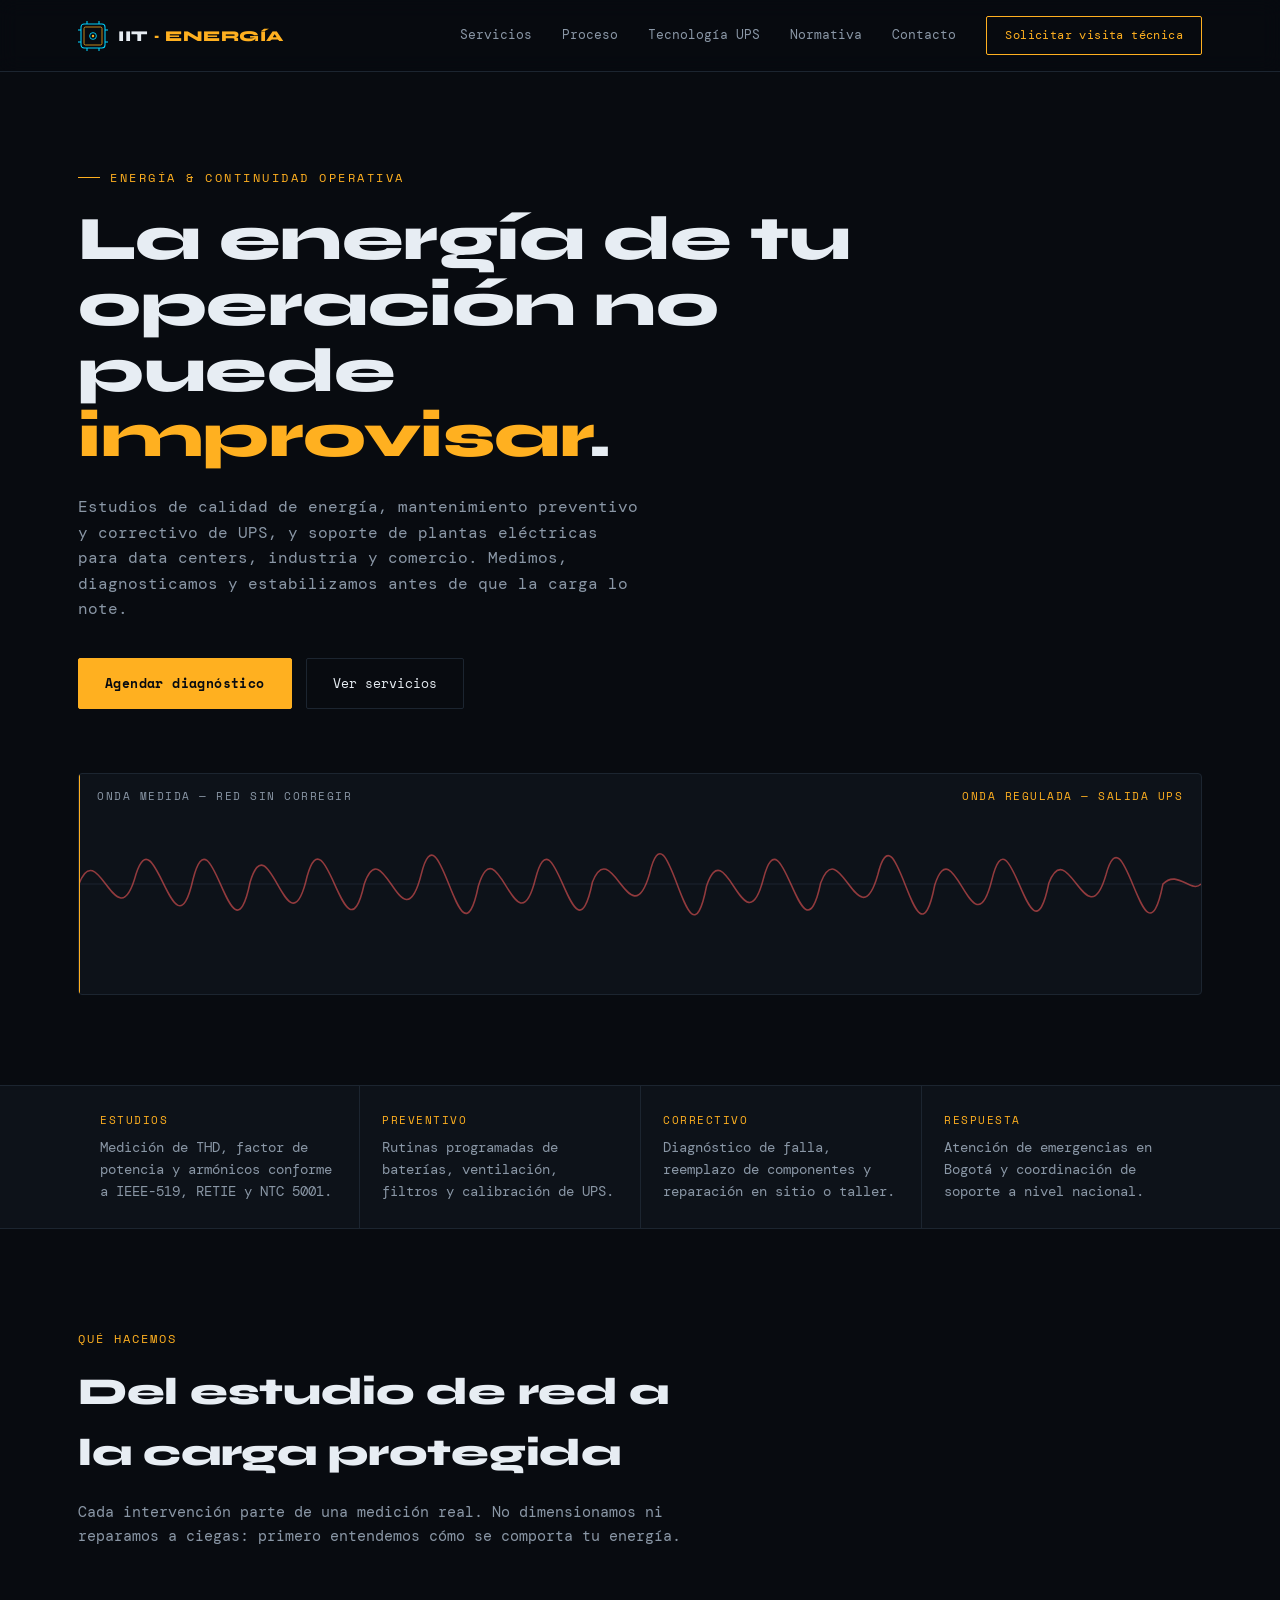
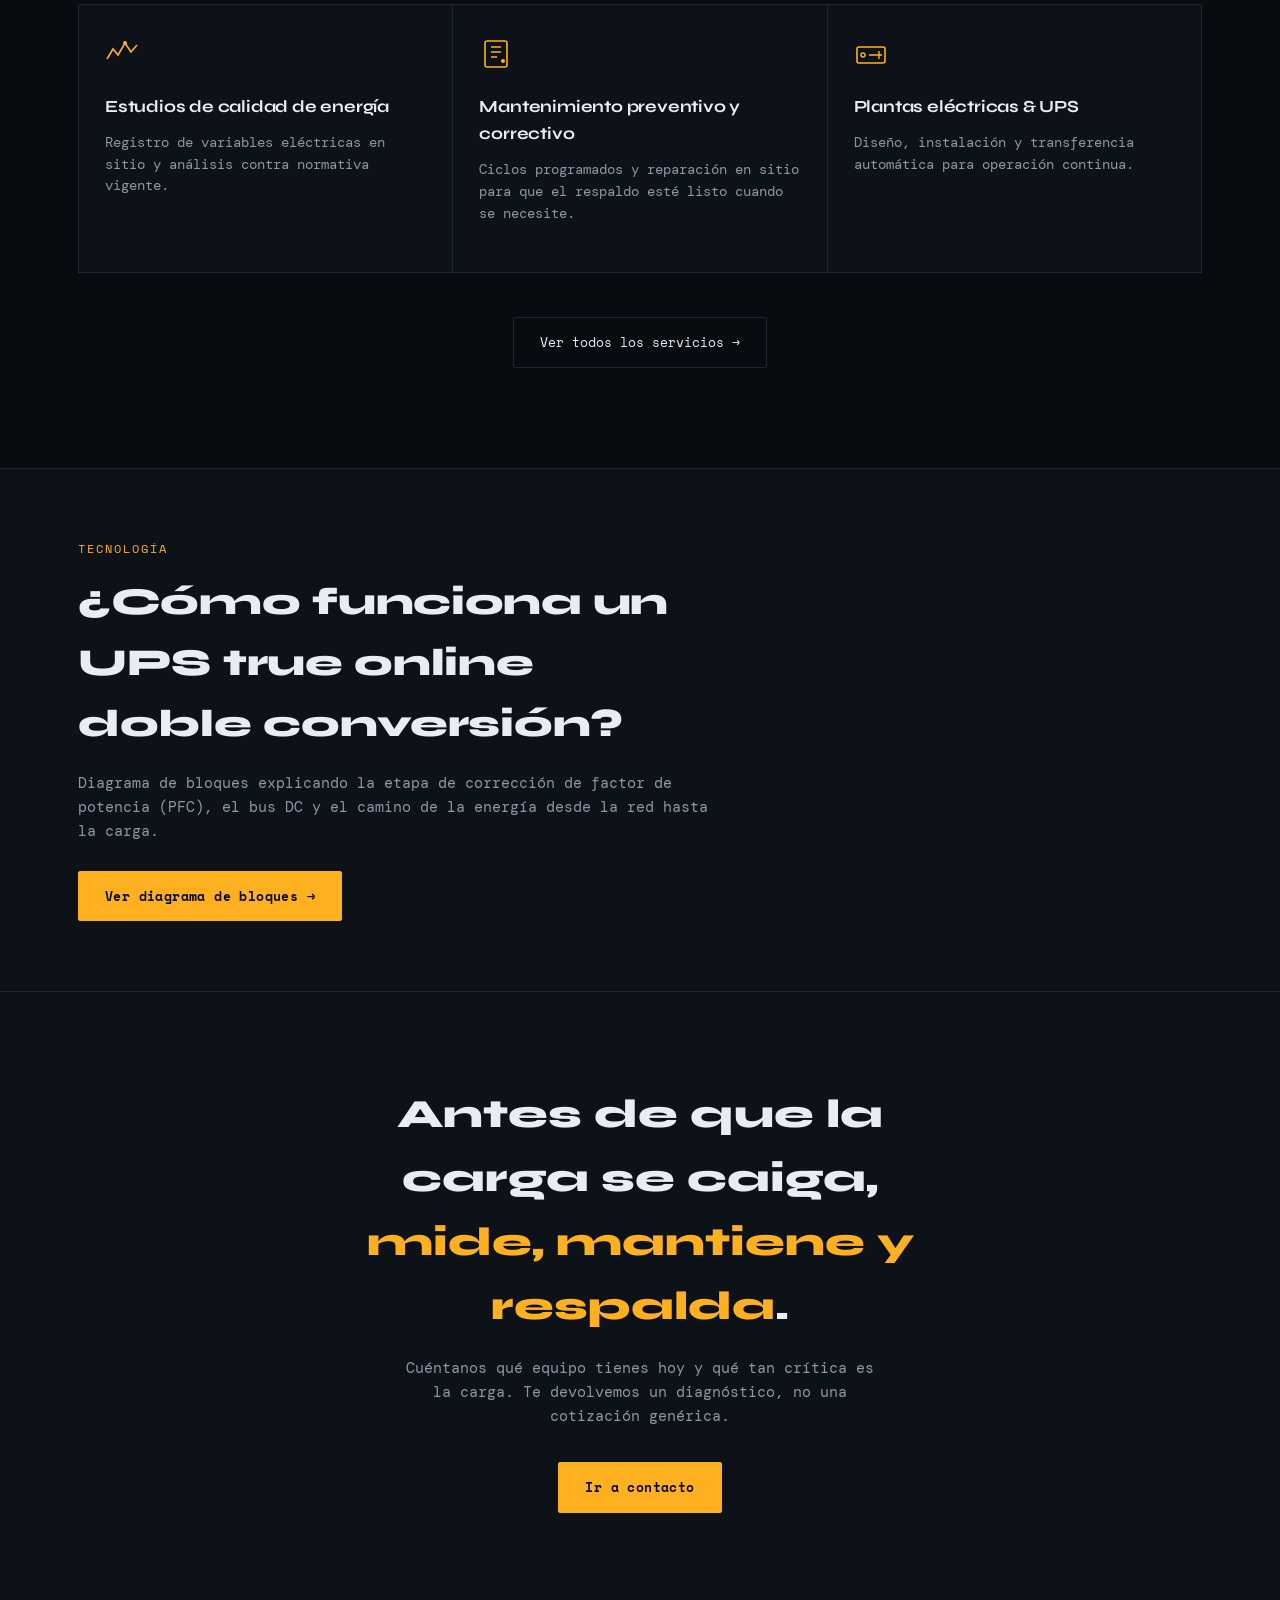
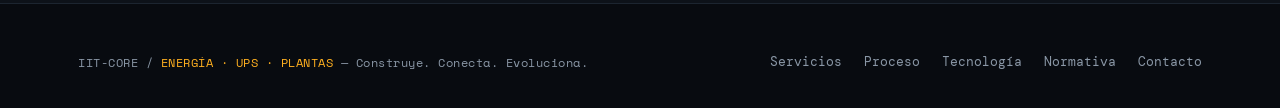
==== index.html @ 815498b3 "Sitio inicial: Energia y UPS - servicios, proceso, normativa, tecnologia, contacto" ====
<!DOCTYPE html>
<html lang="es">
<head>
<meta charset="UTF-8">
<meta name="viewport" content="width=device-width, initial-scale=1.0">
<title>Energía & UPS · Infraestructura-IT</title>
<meta name="description" content="Estudios de calidad de energía, mantenimiento preventivo y correctivo de UPS, plantas eléctricas y diseño de respaldo crítico.">
<link rel="preconnect" href="https://fonts.googleapis.com">
<link rel="preconnect" href="https://fonts.gstatic.com" crossorigin>
<link href="https://fonts.googleapis.com/css2?family=Syne:wght@600;700;800&family=Space+Mono:ital,wght@0,400;0,700;1,400&family=DM+Mono:wght@400;500&display=swap" rel="stylesheet">
<link rel="stylesheet" href="assets/styles.css">
</head>
<body>

<header>
  <nav>
    <a class="chip" href="index.html">
      <svg viewBox="0 0 40 40" fill="none">
        <rect x="4" y="4" width="32" height="32" rx="4" stroke="#00D4FF" stroke-width="1.4"/>
        <rect x="8" y="8" width="24" height="24" rx="2" stroke="#FFB020" stroke-width="1"/>
        <circle cx="20" cy="20" r="4.5" stroke="#00D4FF" stroke-width="1.2"/>
        <circle cx="20" cy="20" r="1.6" fill="#FFB020"/>
        <line x1="0" y1="12" x2="4" y2="12" stroke="#00D4FF" stroke-width="1.4"/>
        <line x1="0" y1="28" x2="4" y2="28" stroke="#00D4FF" stroke-width="1.4"/>
        <line x1="36" y1="12" x2="40" y2="12" stroke="#00D4FF" stroke-width="1.4"/>
        <line x1="36" y1="28" x2="40" y2="28" stroke="#00D4FF" stroke-width="1.4"/>
        <line x1="12" y1="0" x2="12" y2="4" stroke="#00D4FF" stroke-width="1.4"/>
        <line x1="28" y1="0" x2="28" y2="4" stroke="#00D4FF" stroke-width="1.4"/>
        <line x1="12" y1="36" x2="12" y2="40" stroke="#00D4FF" stroke-width="1.4"/>
        <line x1="28" y1="36" x2="28" y2="40" stroke="#00D4FF" stroke-width="1.4"/>
      </svg>
      <div class="chip-text">IIT <span>· ENERGÍA</span></div>
    </a>
    <button class="menu-btn" id="menuBtn" aria-label="Abrir menú">☰</button>
    <div class="nav-links" id="navLinks">
      <a href="servicios.html">Servicios</a>
      <a href="proceso.html">Proceso</a>
      <a href="tecnologia.html">Tecnología UPS</a>
      <a href="normativa.html">Normativa</a>
      <a href="contacto.html">Contacto</a>
      <a href="contacto.html" class="nav-cta">Solicitar visita técnica</a>
    </div>
  </nav>
</header>

<section class="hero">
  <div class="wrap">
    <div class="eyebrow">Energía & Continuidad Operativa</div>
    <h1>La energía de tu operación no puede <em>improvisar</em>.</h1>
    <p class="lead">
      Estudios de calidad de energía, mantenimiento preventivo y correctivo de UPS,
      y soporte de plantas eléctricas para data centers, industria y comercio.
      Medimos, diagnosticamos y estabilizamos antes de que la carga lo note.
    </p>
    <div class="hero-actions">
      <a href="contacto.html" class="btn-primary">Agendar diagnóstico</a>
      <a href="servicios.html" class="btn-secondary">Ver servicios</a>
    </div>

    <div class="wave-box">
      <div class="tag">ONDA MEDIDA — RED SIN CORREGIR</div>
      <div class="tag right">ONDA REGULADA — SALIDA UPS</div>
      <svg class="wave-svg" viewBox="0 0 1180 220" preserveAspectRatio="none">
        <line x1="0" y1="110" x2="1180" y2="110" stroke="#1c2530" stroke-width="1"/>
        <path d="M0,110 C20,60 40,170 60,100 C80,40 100,190 120,105
                 C140,30 160,200 180,108 C200,45 220,185 240,102
                 C260,35 280,195 300,110 C320,55 340,175 360,100
                 C380,25 400,205 420,112 C440,50 460,180 480,105
                 C500,30 520,200 540,108 C560,60 580,165 600,100
                 C620,20 640,210 660,112 C680,55 700,178 720,104
                 C740,32 760,198 780,109 C800,58 820,168 840,101
                 C860,24 880,208 900,111 C920,52 940,182 960,106
                 C980,28 1000,202 1020,109 C1040,60 1060,166 1080,101
                 C1100,30 1120,205 1140,110 C1155,95 1170,120 1180,110"
              fill="none" stroke="#FF5C5C" stroke-width="1.6" opacity="0.55"/>
      </svg>
      <div class="wave-clip">
        <svg viewBox="0 0 1180 220" preserveAspectRatio="none">
          <line x1="0" y1="110" x2="1180" y2="110" stroke="#1c2530" stroke-width="1"/>
          <path d="M0,110 Q59,20 118,110 T236,110 T354,110 T472,110 T590,110 T708,110 T826,110 T944,110 T1062,110 T1180,110"
                fill="none" stroke="#FFB020" stroke-width="2.2"/>
        </svg>
      </div>
    </div>
  </div>
</section>

<div class="strip">
  <div class="wrap">
    <div class="strip-item">
      <div class="n">ESTUDIOS</div>
      <p>Medición de THD, factor de potencia y armónicos conforme a IEEE-519, RETIE y NTC 5001.</p>
    </div>
    <div class="strip-item">
      <div class="n">PREVENTIVO</div>
      <p>Rutinas programadas de baterías, ventilación, filtros y calibración de UPS.</p>
    </div>
    <div class="strip-item">
      <div class="n">CORRECTIVO</div>
      <p>Diagnóstico de falla, reemplazo de componentes y reparación en sitio o taller.</p>
    </div>
    <div class="strip-item">
      <div class="n">RESPUESTA</div>
      <p>Atención de emergencias en Bogotá y coordinación de soporte a nivel nacional.</p>
    </div>
  </div>
</div>

<section class="section" id="servicios">
  <div class="wrap">
    <div class="section-head">
      <div class="section-eyebrow">Qué hacemos</div>
      <h2>Del estudio de red a la carga protegida</h2>
      <p>Cada intervención parte de una medición real. No dimensionamos ni reparamos a ciegas: primero entendemos cómo se comporta tu energía.</p>
    </div>

    <div class="cards">
      <div class="card">
        <svg class="icon" viewBox="0 0 34 34" fill="none">
          <path d="M2 22 L8 12 L13 18 L20 6 L26 15 L32 8" stroke="#FFB020" stroke-width="1.6" fill="none"/>
          <circle cx="20" cy="6" r="2" fill="#FFB020"/>
        </svg>
        <h3>Estudios de calidad de energía</h3>
        <p>Registro de variables eléctricas en sitio y análisis contra normativa vigente.</p>
      </div>
      <div class="card">
        <svg class="icon" viewBox="0 0 34 34" fill="none">
          <rect x="6" y="4" width="22" height="26" rx="2" stroke="#FFB020" stroke-width="1.6"/>
          <path d="M12 10h10M12 15h10M12 20h6" stroke="#FFB020" stroke-width="1.4"/>
          <circle cx="24" cy="24" r="2" fill="#FFB020"/>
        </svg>
        <h3>Mantenimiento preventivo y correctivo</h3>
        <p>Ciclos programados y reparación en sitio para que el respaldo esté listo cuando se necesite.</p>
      </div>
      <div class="card">
        <svg class="icon" viewBox="0 0 34 34" fill="none">
          <rect x="3" y="10" width="28" height="16" rx="2" stroke="#FFB020" stroke-width="1.6"/>
          <circle cx="9" cy="18" r="2" stroke="#FFB020" stroke-width="1.4"/>
          <path d="M15 18h13M25 14v8" stroke="#FFB020" stroke-width="1.4"/>
        </svg>
        <h3>Plantas eléctricas & UPS</h3>
        <p>Diseño, instalación y transferencia automática para operación continua.</p>
      </div>
    </div>
    <div class="card-link"><a href="servicios.html" class="btn-secondary">Ver todos los servicios →</a></div>
  </div>
</section>

<section class="section tight" style="border-top:1px solid var(--line); background:var(--surface);">
  <div class="wrap">
    <div class="section-head" style="margin-bottom:0;">
      <div class="section-eyebrow">Tecnología</div>
      <h2>¿Cómo funciona un UPS true online doble conversión?</h2>
      <p>Diagrama de bloques explicando la etapa de corrección de factor de potencia (PFC), el bus DC y el camino de la energía desde la red hasta la carga.</p>
      <div style="margin-top:28px;"><a href="tecnologia.html" class="btn-primary">Ver diagrama de bloques →</a></div>
    </div>
  </div>
</section>

<div class="cta" id="contacto">
  <div class="wrap">
    <h2>Antes de que la carga se caiga, <em>mide, mantiene y respalda</em>.</h2>
    <p>Cuéntanos qué equipo tienes hoy y qué tan crítica es la carga. Te devolvemos un diagnóstico, no una cotización genérica.</p>
    <a href="contacto.html" class="btn-primary">Ir a contacto</a>
  </div>
</div>

<footer>
  <div class="wrap foot-row">
    <div class="foot-tag">IIT-CORE / <span>ENERGÍA · UPS · PLANTAS</span> — Construye. Conecta. Evoluciona.</div>
    <div class="foot-links">
      <a href="servicios.html">Servicios</a>
      <a href="proceso.html">Proceso</a>
      <a href="tecnologia.html">Tecnología</a>
      <a href="normativa.html">Normativa</a>
      <a href="contacto.html">Contacto</a>
    </div>
  </div>
</footer>

<script src="assets/site.js"></script>
</body>
</html>
---- assets/styles.css ----
:root{
  --bg:#080b10;
  --surface:#0d1219;
  --surface-2:#111826;
  --line:#1c2530;
  --text:#e7edf3;
  --text-dim:#8a97a6;
  --cyan:#00D4FF;
  --green:#10B981;
  --purple:#7C3AED;
  --amber:#FFB020;
  --amber-dim: rgba(255,176,32,.14);
  --danger:#FF5C5C;
  --font-display:'Syne', sans-serif;
  --font-mono:'Space Mono', monospace;
  --font-data:'DM Mono', monospace;
}
*{box-sizing:border-box; margin:0; padding:0;}
html{scroll-behavior:smooth;}
body{
  background:var(--bg);
  color:var(--text);
  font-family:var(--font-data);
  line-height:1.6;
  overflow-x:hidden;
}
a{color:inherit; text-decoration:none;}
.wrap{max-width:1180px; margin:0 auto; padding:0 28px;}
::selection{background:var(--amber); color:#080b10;}
@media (prefers-reduced-motion: reduce){
  *{animation-duration:.01ms !important; animation-iteration-count:1 !important; transition-duration:.01ms !important;}
}
img,svg{display:block; max-width:100%;}

/* ---------- NAV ---------- */
header{
  position:fixed; top:0; left:0; right:0; z-index:100;
  backdrop-filter:blur(10px);
  background:rgba(8,11,16,.72);
  border-bottom:1px solid var(--line);
}
nav{
  display:flex; align-items:center; justify-content:space-between;
  padding:16px 28px; max-width:1180px; margin:0 auto;
  position:relative;
}
.chip{display:flex; align-items:center; gap:10px;}
.chip svg{width:30px; height:30px; flex-shrink:0;}
.chip-text{font-family:var(--font-display); font-weight:800; font-size:15px; letter-spacing:.5px; white-space:nowrap;}
.chip-text span{color:var(--amber);}

.nav-links{display:flex; gap:30px; font-size:13px; color:var(--text-dim); align-items:center;}
.nav-links a{transition:color .2s; white-space:nowrap;}
.nav-links a:hover{color:var(--amber);}
.nav-links a.active{color:var(--amber);}
.nav-cta{
  font-size:12px; padding:9px 18px; border:1px solid var(--amber);
  color:var(--amber); border-radius:2px; letter-spacing:.4px;
  transition:.2s; white-space:nowrap;
}
.nav-cta:hover{background:var(--amber); color:#080b10;}

.menu-btn{
  display:none; background:none; border:1px solid var(--line); color:var(--text);
  width:38px; height:38px; border-radius:2px; font-size:16px; cursor:pointer;
}

@media (max-width:860px){
  .nav-links{
    display:none; position:absolute; top:66px; left:0; right:0;
    background:var(--surface); border-bottom:1px solid var(--line);
    flex-direction:column; align-items:flex-start; gap:0; padding:8px 0;
  }
  .nav-links.open{display:flex;}
  .nav-links a{padding:14px 28px; width:100%; border-top:1px solid var(--line);}
  .nav-links a:first-child{border-top:none;}
  .nav-links .nav-cta{margin:14px 28px; display:inline-block;}
  .menu-btn{display:block;}
}

/* ---------- PAGE HERO (interior pages) ---------- */
.page-hero{
  padding:150px 0 64px; border-bottom:1px solid var(--line);
}
.eyebrow{
  font-family:var(--font-mono); font-size:12px; letter-spacing:2.5px;
  color:var(--amber); text-transform:uppercase; margin-bottom:20px;
  display:flex; align-items:center; gap:10px;
}
.eyebrow::before{content:''; width:22px; height:1px; background:var(--amber);}
.page-hero h1{
  font-family:var(--font-display); font-weight:800;
  font-size:clamp(30px,4.6vw,50px); line-height:1.08; letter-spacing:-.4px; max-width:820px;
}
.page-hero h1 em{color:var(--amber); font-style:normal;}
.page-hero p.lead{margin-top:20px; max-width:600px; color:var(--text-dim); font-size:15.5px;}
.crumb{font-family:var(--font-mono); font-size:11.5px; color:var(--text-dim); margin-bottom:22px;}
.crumb a:hover{color:var(--amber);}
.crumb .sep{margin:0 8px; color:var(--line);}

/* ---------- HOME HERO ---------- */
.hero{padding:168px 0 90px; position:relative; border-bottom:1px solid var(--line); overflow:hidden;}
.hero h1{font-family:var(--font-display); font-weight:800; font-size:clamp(34px,5.4vw,62px); line-height:1.06; letter-spacing:-.5px; max-width:800px;}
.hero h1 em{color:var(--amber); font-style:normal;}
.hero p.lead{margin-top:24px; max-width:560px; color:var(--text-dim); font-size:16px;}
.hero-actions{display:flex; gap:14px; margin-top:36px; flex-wrap:wrap;}

.btn-primary{
  background:var(--amber); color:#080b10; font-family:var(--font-mono);
  font-weight:700; font-size:13px; padding:14px 26px; border-radius:2px;
  letter-spacing:.4px; transition:.2s; display:inline-block; border:1px solid var(--amber);
}
.btn-primary:hover{background:#ffc75c;}
.btn-secondary{
  border:1px solid var(--line); color:var(--text); font-family:var(--font-mono);
  font-size:13px; padding:14px 26px; border-radius:2px; transition:.2s; display:inline-block;
}
.btn-secondary:hover{border-color:var(--amber); color:var(--amber);}

/* waveform signature */
.wave-box{
  margin-top:64px; border:1px solid var(--line); background:var(--surface);
  border-radius:4px; padding:0; position:relative; overflow:hidden;
}
.wave-box .tag{position:absolute; top:14px; left:18px; font-family:var(--font-mono); font-size:10.5px; letter-spacing:1.5px; color:var(--text-dim); z-index:3;}
.wave-box .tag.right{left:auto; right:18px; color:var(--amber);}
.wave-svg{display:block; width:100%; height:220px;}
.wave-clip{
  position:absolute; top:0; left:0; height:100%; width:0%;
  overflow:hidden; border-right:1.5px solid var(--amber);
  box-shadow: 6px 0 24px -2px rgba(255,176,32,.55);
  animation: sweep 6s ease-in-out infinite;
}
.wave-clip svg{position:absolute; top:0; left:0; height:220px; width:1180px; max-width:none;}
@keyframes sweep{0%{width:0%;} 45%{width:100%;} 55%{width:100%;} 100%{width:0%;}}

/* ---------- SCOPE STRIP ---------- */
.strip{border-bottom:1px solid var(--line); background:var(--surface);}
.strip .wrap{display:grid; grid-template-columns:repeat(4,1fr); gap:0;}
.strip-item{padding:26px 22px; border-left:1px solid var(--line);}
.strip-item:first-child{border-left:none;}
.strip-item .n{font-family:var(--font-mono); color:var(--amber); font-size:11px; letter-spacing:1.5px;}
.strip-item p{margin-top:8px; font-size:13.5px; color:var(--text-dim);}
@media (max-width:900px){.strip .wrap{grid-template-columns:repeat(2,1fr);} .strip-item:nth-child(3){border-left:none;}}
@media (max-width:560px){.strip .wrap{grid-template-columns:1fr;} .strip-item{border-left:none !important; border-top:1px solid var(--line);} .strip-item:first-child{border-top:none;}}

/* ---------- SECTION ---------- */
.section{padding:100px 0;}
.section.tight{padding:70px 0;}
.section-head{max-width:640px; margin-bottom:56px;}
.section-eyebrow{font-family:var(--font-mono); font-size:12px; color:var(--amber); letter-spacing:2px; text-transform:uppercase; margin-bottom:14px;}
.section-head h2{font-family:var(--font-display); font-weight:800; font-size:clamp(26px,3.4vw,38px); letter-spacing:-.3px;}
.section-head p{margin-top:16px; color:var(--text-dim); font-size:15px;}

/* ---------- SERVICE CARDS ---------- */
.cards{display:grid; grid-template-columns:repeat(3,1fr); gap:1px; background:var(--line); border:1px solid var(--line);}
@media (max-width:900px){.cards{grid-template-columns:repeat(2,1fr);}}
@media (max-width:600px){.cards{grid-template-columns:1fr;}}
.card{background:var(--surface); padding:32px 26px; position:relative; transition:background .25s;}
.card:hover{background:var(--surface-2);}
.card .icon{width:34px; height:34px; margin-bottom:22px;}
.card h3{font-family:var(--font-display); font-weight:700; font-size:17px; margin-bottom:12px; letter-spacing:-.2px;}
.card p{color:var(--text-dim); font-size:13.5px; margin-bottom:16px;}
.card ul{list-style:none; display:flex; flex-direction:column; gap:7px;}
.card li{font-size:12.5px; color:var(--text); display:flex; gap:8px; align-items:baseline;}
.card li::before{content:'—'; color:var(--amber); flex-shrink:0;}
.card-link{margin-top:44px; text-align:center;}

/* ---------- PROCESS ---------- */
.process-wrap{background:var(--surface); border:1px solid var(--line); border-radius:4px; overflow:hidden;}
.process{display:grid; grid-template-columns:repeat(5,1fr);}
@media (max-width:900px){.process{grid-template-columns:repeat(2,1fr);}}
@media (max-width:560px){.process{grid-template-columns:1fr;}}
.pstep{padding:30px 22px; border-left:1px solid var(--line); position:relative;}
.pstep:first-child{border-left:none;}
@media (max-width:900px){.pstep:nth-child(odd){border-left:none;} .pstep{border-top:1px solid var(--line);} .pstep:nth-child(-n+2){border-top:none;}}
@media (max-width:560px){.pstep{border-left:none !important;} .pstep:nth-child(-n+2){border-top:none;} .pstep:not(:first-child){border-top:1px solid var(--line);}}
.pstep .num{font-family:var(--font-mono); color:var(--amber); font-size:22px; font-weight:700; display:block; margin-bottom:14px;}
.pstep h4{font-family:var(--font-display); font-size:14.5px; margin-bottom:8px;}
.pstep p{font-size:12.5px; color:var(--text-dim);}

/* expanded process (proceso.html) */
.proc-detail{border:1px solid var(--line); border-radius:4px; background:var(--surface); margin-bottom:1px;}
.proc-row{display:grid; grid-template-columns:90px 1fr 1.3fr; gap:0; border-bottom:1px solid var(--line);}
.proc-row:last-child{border-bottom:none;}
@media (max-width:760px){.proc-row{grid-template-columns:1fr;}}
.proc-num{
  font-family:var(--font-mono); color:var(--amber); font-size:26px; font-weight:700;
  padding:26px 22px; border-right:1px solid var(--line); display:flex; align-items:flex-start;
}
@media (max-width:760px){.proc-num{border-right:none; border-bottom:1px solid var(--line); padding-bottom:10px;}}
.proc-main{padding:26px 22px; border-right:1px solid var(--line);}
@media (max-width:760px){.proc-main{border-right:none; border-bottom:1px solid var(--line);}}
.proc-main h4{font-family:var(--font-display); font-size:17px; margin-bottom:8px;}
.proc-main p{color:var(--text-dim); font-size:13.5px;}
.proc-side{padding:26px 22px;}
.proc-side ul{list-style:none; display:flex; flex-direction:column; gap:8px;}
.proc-side li{font-size:12.5px; color:var(--text); display:flex; gap:8px;}
.proc-side li::before{content:'—'; color:var(--amber); flex-shrink:0;}

/* ---------- SPECS TABLE ---------- */
table{width:100%; border-collapse:collapse; font-size:13px;}
thead th{text-align:left; padding:14px 18px; border-bottom:1px solid var(--line); font-family:var(--font-mono); font-size:11px; letter-spacing:1px; color:var(--amber); text-transform:uppercase; font-weight:400;}
tbody td{padding:16px 18px; border-bottom:1px solid var(--line); color:var(--text-dim);}
tbody td:first-child{color:var(--text); font-weight:600;}
tbody tr:hover td{background:var(--surface);}
.table-wrap{border:1px solid var(--line); border-radius:4px; overflow:hidden; overflow-x:auto; margin-bottom:40px;}

.norms{display:flex; gap:10px; flex-wrap:wrap; margin-top:20px;}
.norm{font-family:var(--font-mono); font-size:11px; letter-spacing:.5px; border:1px solid var(--line); padding:8px 14px; border-radius:2px; color:var(--text-dim);}
.norm b{color:var(--amber);}

/* normativa detail blocks */
.norm-detail{display:grid; grid-template-columns:1fr 1fr 1fr; gap:1px; background:var(--line); border:1px solid var(--line); margin-top:56px;}
@media (max-width:860px){.norm-detail{grid-template-columns:1fr;}}
.norm-block{background:var(--surface); padding:30px 26px;}
.norm-block .code{font-family:var(--font-mono); color:var(--amber); font-size:12px; letter-spacing:1px; margin-bottom:14px;}
.norm-block h4{font-family:var(--font-display); font-size:16px; margin-bottom:12px;}
.norm-block p{font-size:13px; color:var(--text-dim);}

/* ---------- DIAGRAM (tecnologia.html) ---------- */
.diagram-frame{
  border:1px solid var(--line); border-radius:4px; background:var(--surface);
  padding:26px; overflow-x:auto;
}
.diagram-frame svg{min-width:900px; width:100%; height:auto;}
.legend{display:flex; flex-wrap:wrap; gap:22px; margin-top:24px; font-size:12px; color:var(--text-dim);}
.legend .dot{display:inline-block; width:10px; height:10px; border-radius:50%; margin-right:8px; vertical-align:middle;}

.stage-list{border:1px solid var(--line); border-radius:4px; overflow:hidden; margin-top:20px;}
.stage{display:grid; grid-template-columns:64px 1fr; border-bottom:1px solid var(--line);}
.stage:last-child{border-bottom:none;}
.stage .sn{background:var(--surface); font-family:var(--font-mono); color:var(--amber); font-size:18px; font-weight:700; display:flex; align-items:center; justify-content:center; border-right:1px solid var(--line);}
.stage .sc{padding:20px 24px; background:var(--surface-2);}
.stage .sc h4{font-family:var(--font-display); font-size:15px; margin-bottom:6px;}
.stage .sc p{font-size:13px; color:var(--text-dim);}

.compare-table td, .compare-table th{font-size:12.5px;}
.tick{color:var(--green);} .cross{color:var(--danger);} .mid{color:var(--amber);}

/* ---------- CONTACT ---------- */
.contact-grid{display:grid; grid-template-columns:1.1fr .9fr; gap:1px; background:var(--line); border:1px solid var(--line);}
@media (max-width:860px){.contact-grid{grid-template-columns:1fr;}}
.contact-main{background:var(--surface); padding:40px;}
.contact-main h3{font-family:var(--font-display); font-size:20px; margin-bottom:14px;}
.contact-main p{color:var(--text-dim); font-size:14px; margin-bottom:26px; max-width:460px;}
.contact-channels{display:flex; flex-direction:column; gap:14px;}
.channel{
  display:flex; align-items:center; gap:14px; padding:16px 18px; border:1px solid var(--line);
  border-radius:3px; transition:.2s;
}
.channel:hover{border-color:var(--amber);}
.channel .ic{width:20px; height:20px; flex-shrink:0;}
.channel .label{font-family:var(--font-mono); font-size:10.5px; color:var(--text-dim); letter-spacing:1px; text-transform:uppercase;}
.channel .value{font-size:14px; margin-top:2px;}
.contact-side{background:var(--surface-2); padding:40px;}
.contact-side h4{font-family:var(--font-display); font-size:15px; margin-bottom:16px;}
.contact-side .row{display:flex; justify-content:space-between; padding:12px 0; border-bottom:1px solid var(--line); font-size:13px;}
.contact-side .row:last-child{border-bottom:none;}
.contact-side .row span:first-child{color:var(--text-dim);}
.note-box{margin-top:22px; padding:14px 16px; border:1px dashed var(--line); border-radius:3px; font-size:12px; color:var(--text-dim);}

/* ---------- CTA ---------- */
.cta{background:var(--surface); border-top:1px solid var(--line); border-bottom:1px solid var(--line); padding:90px 0; text-align:center;}
.cta h2{font-family:var(--font-display); font-weight:800; font-size:clamp(26px,3.6vw,40px); max-width:620px; margin:0 auto 18px;}
.cta h2 em{color:var(--amber); font-style:normal;}
.cta p{color:var(--text-dim); max-width:480px; margin:0 auto 34px; font-size:15px;}

/* ---------- FOOTER ---------- */
footer{padding:48px 0 36px;}
.foot-row{display:flex; justify-content:space-between; align-items:center; flex-wrap:wrap; gap:16px;}
.foot-tag{font-family:var(--font-mono); font-size:12px; color:var(--text-dim); letter-spacing:.5px;}
.foot-tag span{color:var(--amber);}
.foot-links{display:flex; gap:22px; font-size:12.5px; color:var(--text-dim); flex-wrap:wrap;}
.foot-links a:hover{color:var(--amber);}
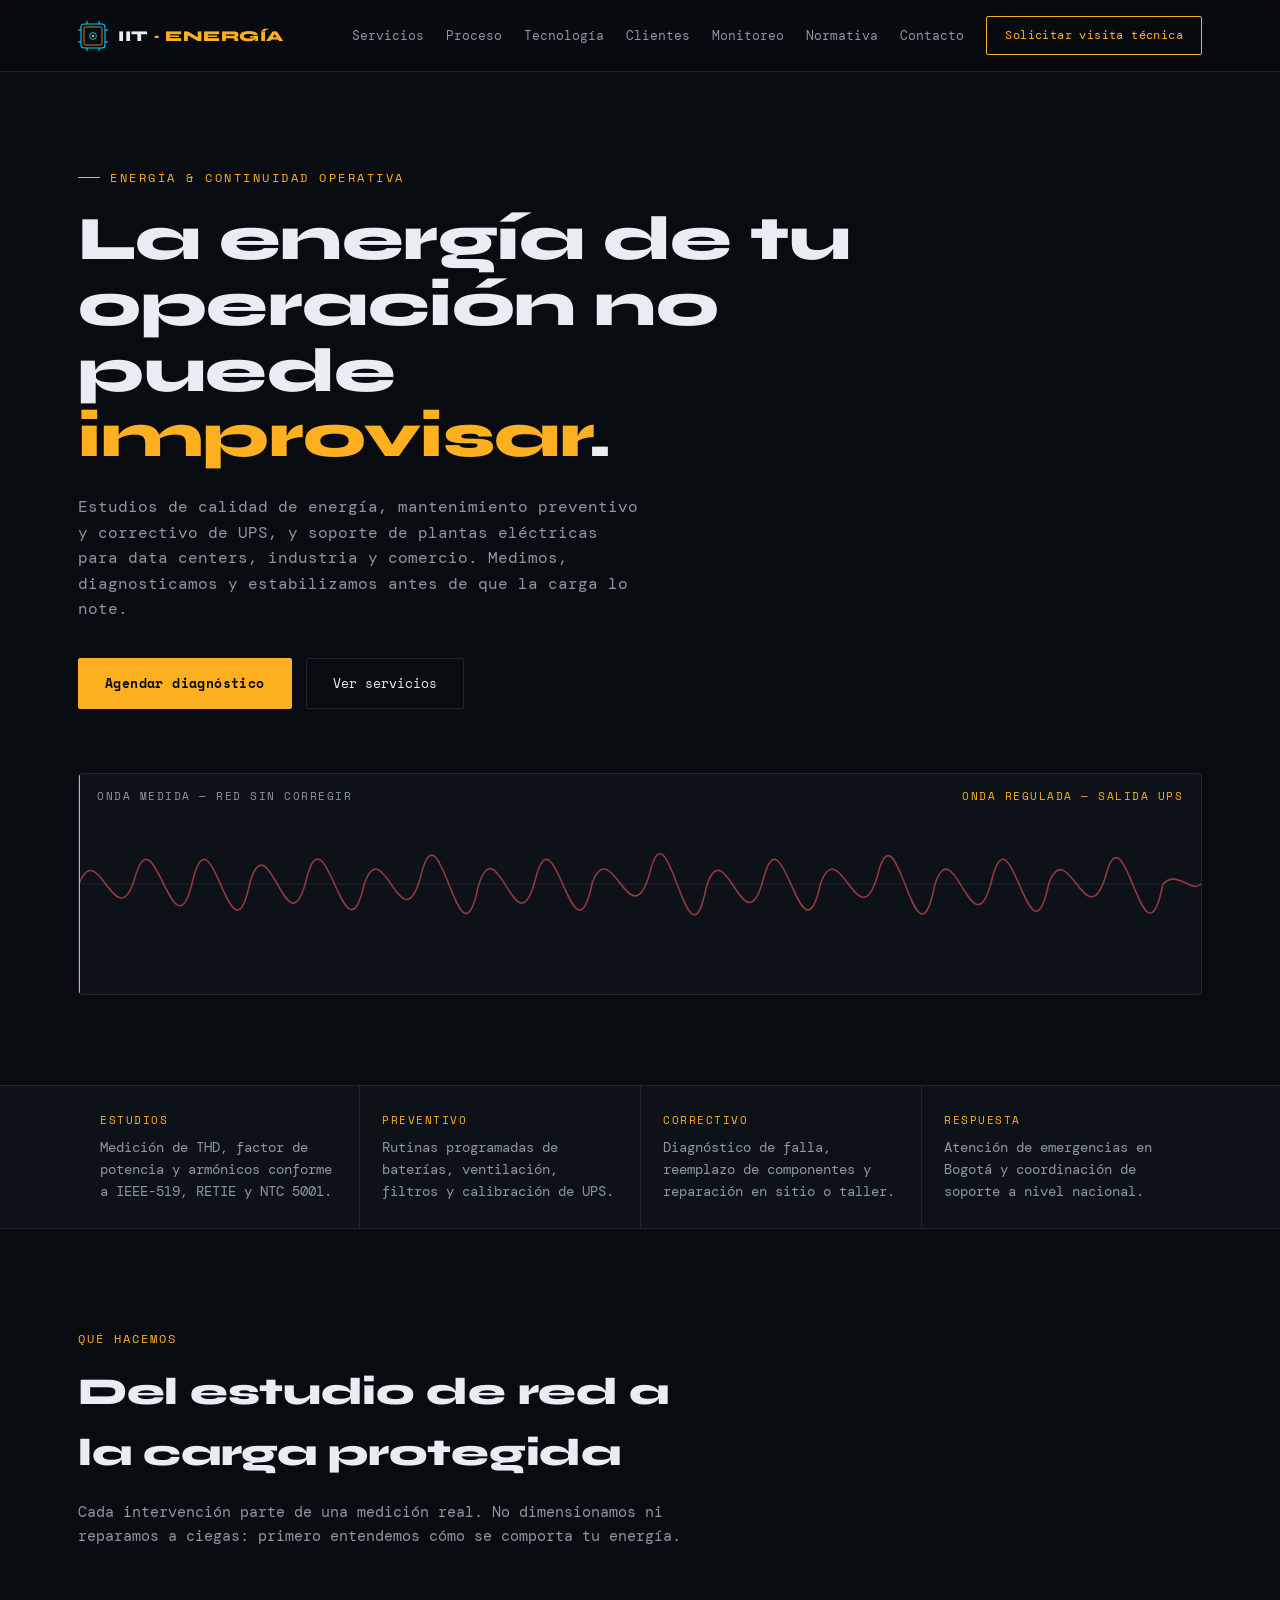
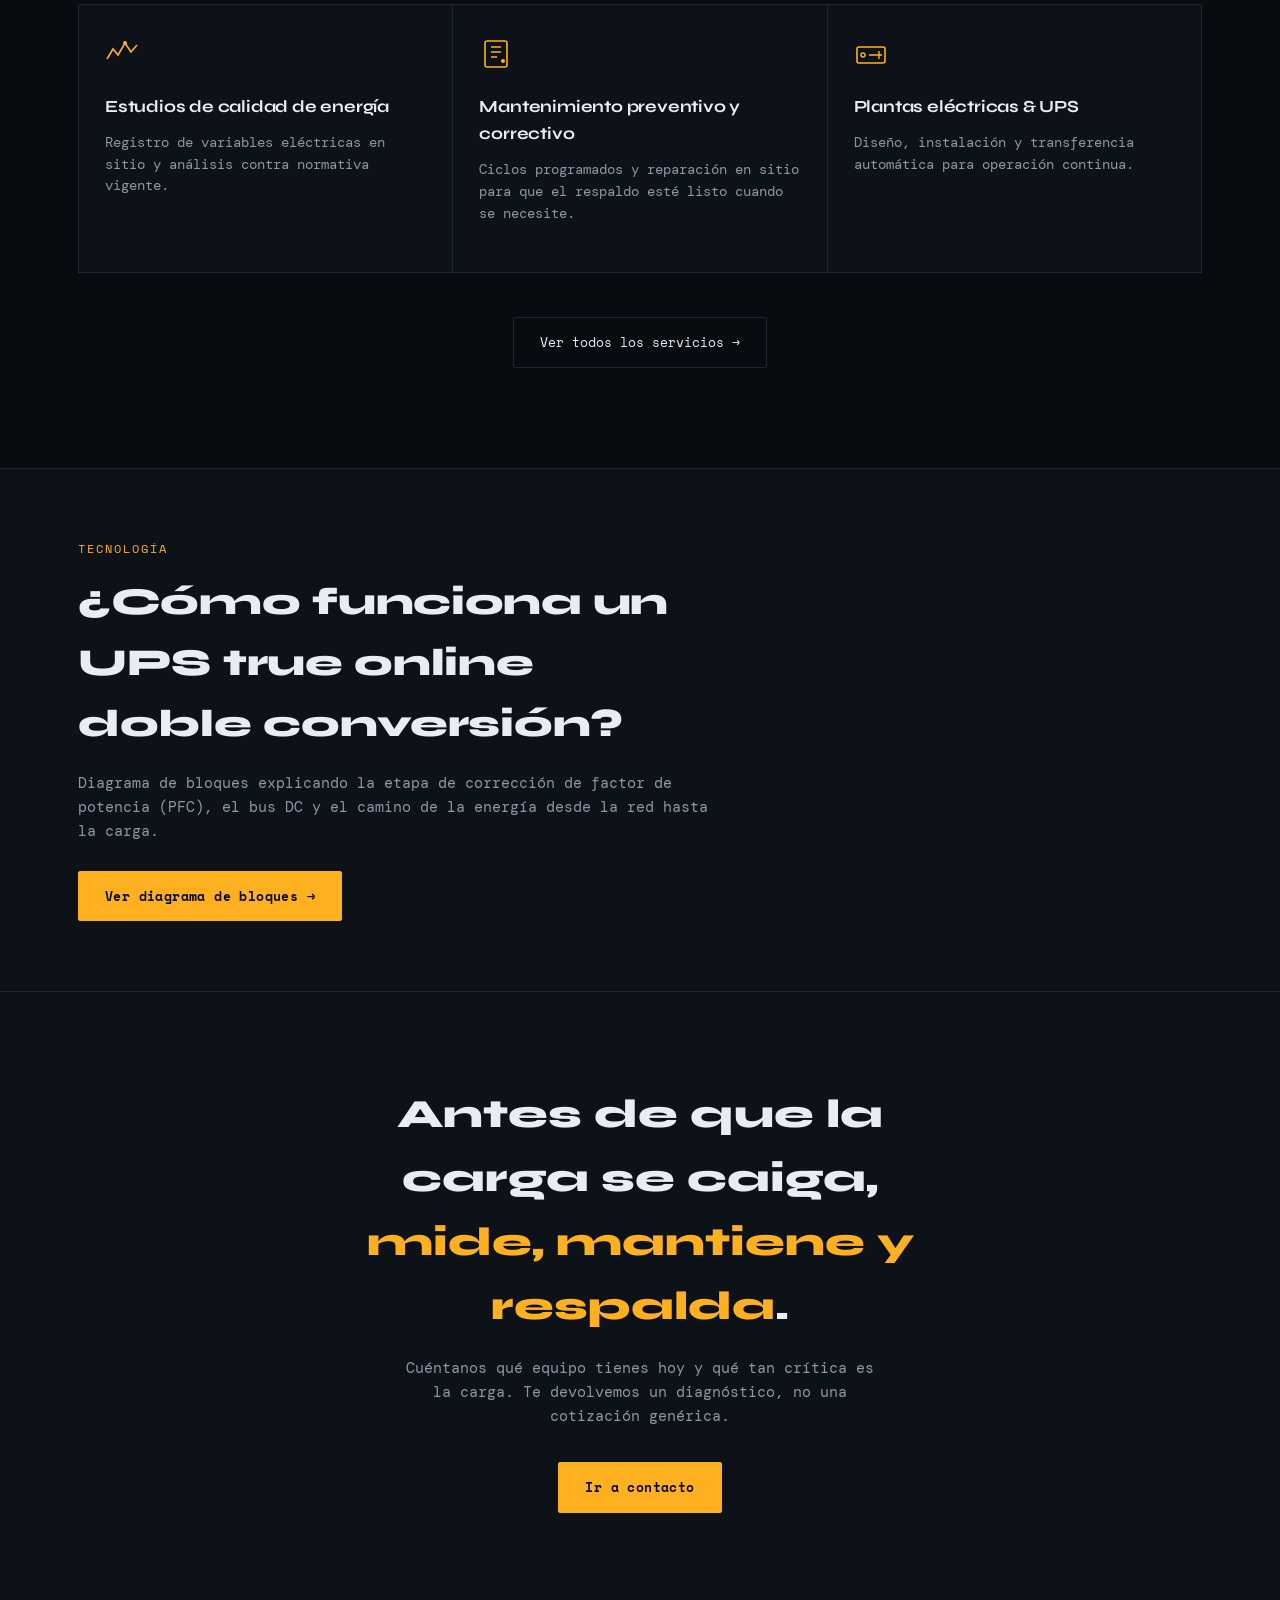
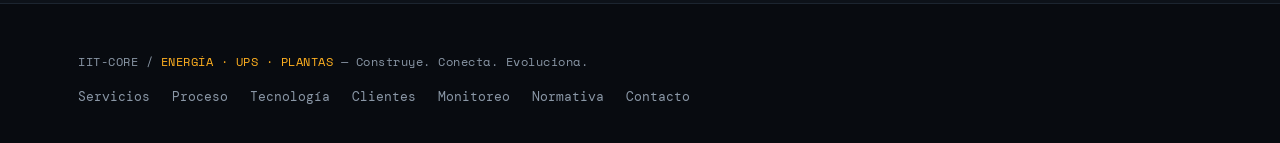
==== commit 6e2733b8: "Sitio inicial: Energia y UPS - 8 paginas (servicios, proceso, tecnologia, zona-clientes, monitoreo, " ====
--- a/index.html
+++ b/index.html
@@ -35,7 +35,9 @@
     <div class="nav-links" id="navLinks">
       <a href="servicios.html">Servicios</a>
       <a href="proceso.html">Proceso</a>
-      <a href="tecnologia.html">Tecnología UPS</a>
+      <a href="tecnologia.html">Tecnología</a>
+      <a href="zona-clientes.html">Clientes</a>
+      <a href="monitoreo.html">Monitoreo</a>
       <a href="normativa.html">Normativa</a>
       <a href="contacto.html">Contacto</a>
       <a href="contacto.html" class="nav-cta">Solicitar visita técnica</a>
@@ -172,6 +174,8 @@
       <a href="servicios.html">Servicios</a>
       <a href="proceso.html">Proceso</a>
       <a href="tecnologia.html">Tecnología</a>
+      <a href="zona-clientes.html">Clientes</a>
+      <a href="monitoreo.html">Monitoreo</a>
       <a href="normativa.html">Normativa</a>
       <a href="contacto.html">Contacto</a>
     </div>
--- a/assets/styles.css
+++ b/assets/styles.css
@@ -49,7 +49,7 @@
 .chip-text{font-family:var(--font-display); font-weight:800; font-size:15px; letter-spacing:.5px; white-space:nowrap;}
 .chip-text span{color:var(--amber);}
 
-.nav-links{display:flex; gap:30px; font-size:13px; color:var(--text-dim); align-items:center;}
+.nav-links{display:flex; gap:22px; font-size:12.5px; color:var(--text-dim); align-items:center; flex-wrap:wrap; row-gap:6px;}
 .nav-links a{transition:color .2s; white-space:nowrap;}
 .nav-links a:hover{color:var(--amber);}
 .nav-links a.active{color:var(--amber);}
@@ -260,6 +260,27 @@
 .contact-side .row span:first-child{color:var(--text-dim);}
 .note-box{margin-top:22px; padding:14px 16px; border:1px dashed var(--line); border-radius:3px; font-size:12px; color:var(--text-dim);}
 
+/* ---------- PORTAL CALLOUT (zona-clientes) ---------- */
+.portal-box{
+  border:1px dashed var(--amber); border-radius:4px; background:var(--surface);
+  padding:34px; display:flex; gap:22px; align-items:flex-start; flex-wrap:wrap; margin-top:16px;
+}
+.portal-box .ic-wrap{
+  width:44px; height:44px; border:1px solid var(--line); border-radius:4px;
+  display:flex; align-items:center; justify-content:center; flex-shrink:0;
+}
+.portal-box .body{flex:1; min-width:220px;}
+.portal-box h4{font-family:var(--font-display); font-size:16px; margin-bottom:8px;}
+.portal-box p{font-size:13.5px; color:var(--text-dim); margin-bottom:18px; max-width:520px;}
+.portal-box .actions{display:flex; gap:12px; flex-wrap:wrap;}
+
+/* ---------- DEVICE TAGS (monitoreo) ---------- */
+.tag-row{display:flex; flex-wrap:wrap; gap:8px; margin-top:14px;}
+.dtag{
+  font-family:var(--font-mono); font-size:10.5px; letter-spacing:.5px; color:var(--text-dim);
+  border:1px solid var(--line); padding:6px 10px; border-radius:2px;
+}
+
 /* ---------- CTA ---------- */
 .cta{background:var(--surface); border-top:1px solid var(--line); border-bottom:1px solid var(--line); padding:90px 0; text-align:center;}
 .cta h2{font-family:var(--font-display); font-weight:800; font-size:clamp(26px,3.6vw,40px); max-width:620px; margin:0 auto 18px;}
